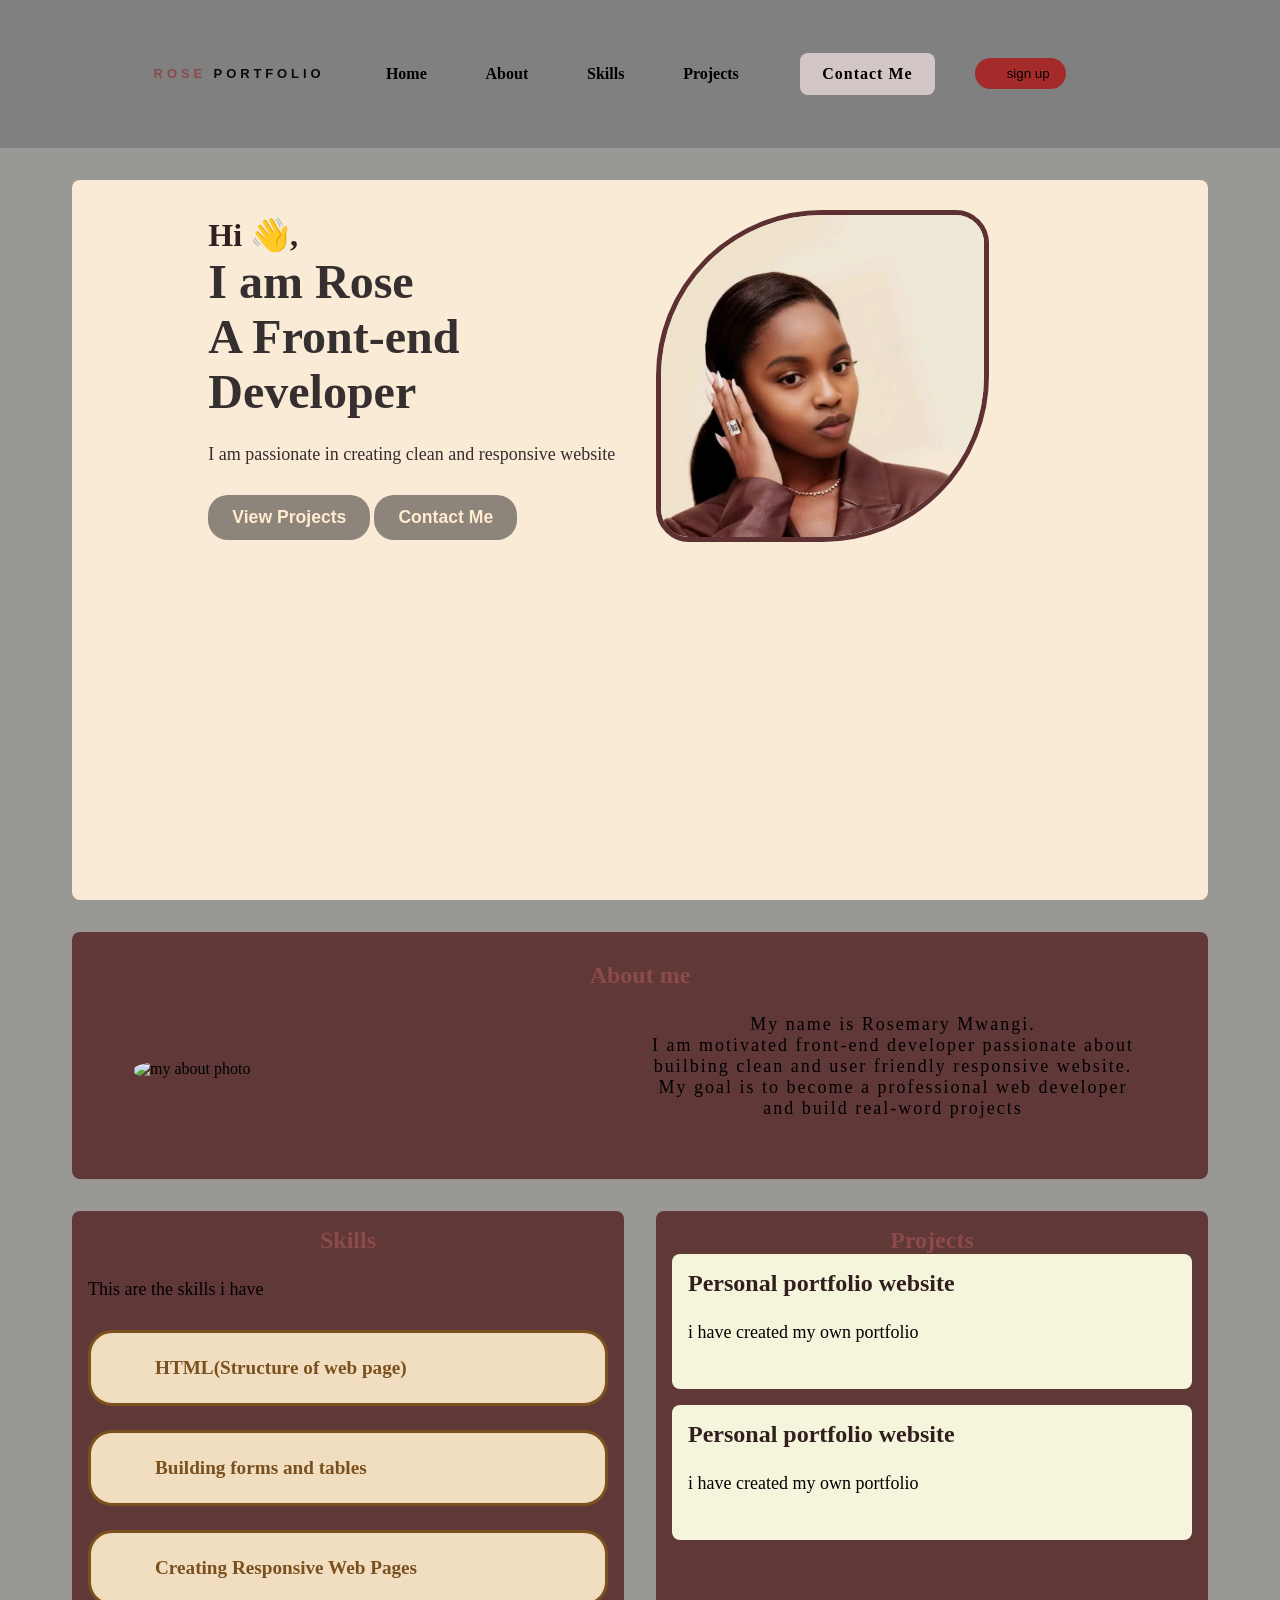
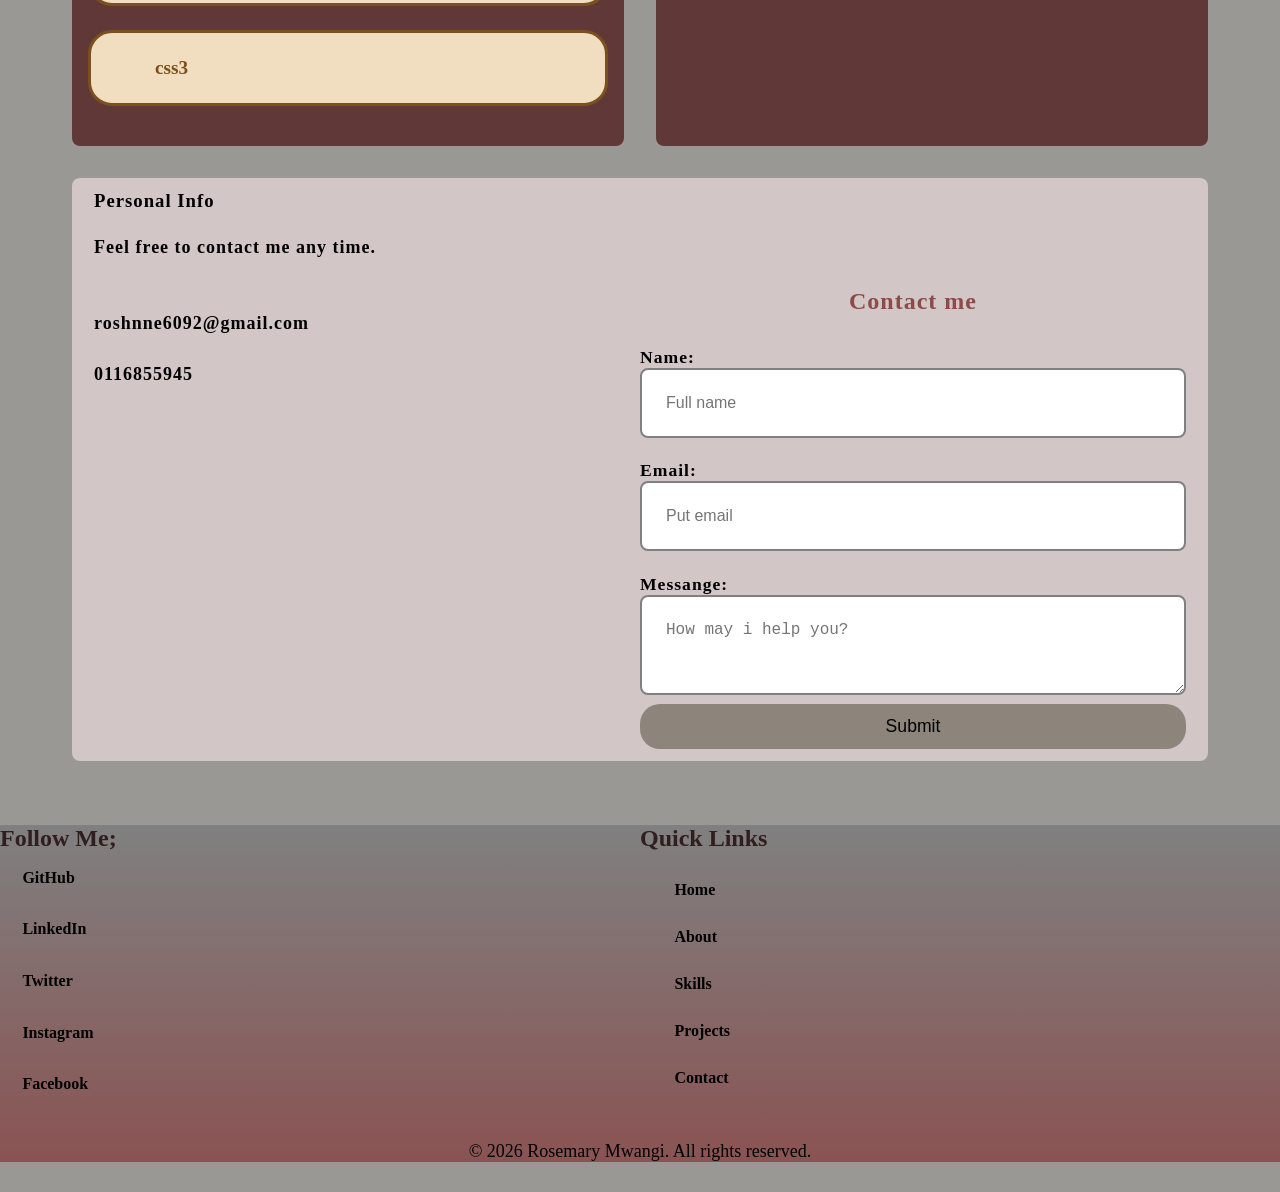
==== index.html @ a0685e95 "first commit" ====
<!doctype html>
<html lang="en">

<head>
  <meta charset="UTF-8" />
  <meta name="viewport" content="width=device-width, initial-scale=1.0" />
  <meta name="descriptioion"
    content="Portfolio website for Rose, showcasing profile, skills, projects, and contact information." />

  <title>Rose portfolio</title>
  <link rel="stylesheet" href="styles.css" />
  <style>
    .about {
      width: 100%;
      min-width: 100%;
      display: column;
      align-items: center;
      padding: 30px;

    }

    li {
      padding: 0.5rem;
    }

    header ul {
      list-style: none;
      padding: 0;
      margin: 0;
      display: flex;
      gap: 1rem;
      flex-wrap: wrap;
    }

    footer {
      background: linear-gradient(180deg, grey, rgb(138, 83, 83));

    }

    .follow a {
      text-decoration: none;
      color: #000;
      padding: 0.55rem 0.9rem;
      font-size: 16px;
      font-weight: 600;
      border: radius 9px;
      list-style: none;
      display: grid;
    }

    .link a {
      display: flex;
      text-decoration: none;
      font-weight: 600;
      font-size: 16px;
      border-radius: 9px;
      padding: 0.9rem 0.9rem;
      color: #000;

    }

    .follow-link {
      display: grid;
      grid-template-columns: 1fr 1fr;
    }
  </style>
</head>

<body>
  <header>
    <nav class="container" style="gap: 2.5rem;">
      <a href="#" class="logo"><span>Rose</span> portfolio </a>

      <ul class="nav">
        <li><a href="#hero">Home</a></li>
        <li><a href="#about">About</a></li>
        <li><a href="#skills">Skills</a></li>
        <li><a href="#projects">Projects</a></li>
      </ul>
      <a href="#" class="contact">Contact Me</a>
      <button
        style="background: brown;color: #000;border: none;padding: 0.5rem 1rem;border-radius: 40px;cursor: pointer;">
        <a href="sign.html" style="color: #000;text-decoration: none; margin-left:1rem;">sign up</a>
      </button>
    </nav>
  </header>

  <!-- main content -->
  <main>
    <!-- hero section -->
    <section class="hero">
      <div class="hero-content">
        <div class="hero.copy">
          <h2>Hi &#128075;,</h2>
          <h3 id="hero-title">
            I am <span></span>Rose<br />
            A Front-end Developer
          </h3>

          <p>I am passionate in creating clean and responsive website</p>
          <div class="cta-group" class="btn.box">
            <button><a href="#projects">View Projects</a></button>
            <button><a href="#contact">Contact Me</a></button>
          </div>
        </div>

        <div class="hero-img">
          <img src="myphoto.jpg " alt="my profile picture" />
        </div>
      </div>
    </section>

    <!-- about -->
    <section class="about">
      <h1>About me</h1>
      <div class="about-container">
        <div style="margin: 0; padding: 0; align-content: center;">
          <img src="mephoto.jpg" alt="my about photo" style="width: 50%;height: 80%;border-radius: 50% 30% 10%;">
        </div>

        <div>
          <p style="text-align: center;letter-spacing: 2px;">
            My name is Rosemary Mwangi.<br />
            I am motivated front-end developer passionate about builbing clean and
            user friendly responsive website.<br />
            My goal is to become a professional web developer and build real-word
            projects
          </p>
        </div>
      </div>
    </section>

    <div class="skill-projects">
      <!-- skills -->
      <section class="skills">
        <h1>Skills</h1>
        <p>This are the skills i have</p>
        <ul class="skill-list">
          <li>HTML(Structure of web page)</li>
          <li>Building forms and tables</li>
          <li>Creating Responsive Web Pages</li>
          <li>css3</li>
        </ul>
      </section>

      <!-- projects -->

      <section class="projects">
        <h1>Projects</h1>
        <article>
          <h2>Personal portfolio website</h2>
          <p>i have created my own portfolio</p>
        </article>

        <article>
          <h2>Personal portfolio website</h2>
          <p>i have created my own portfolio</p>
        </article>
      </section>

    </div>
    <!-- contact -->
    <section class="contact">
      <h3>Personal Info</h3>
      <p>Feel free to contact me any time.<br /></p>
      <div class="sidecontact">

        <div class="info">
          <p>roshnne6092@gmail.com</p>
          <p>0116855945</p>
        </div>


        <div>
          <h1>Contact me</h1>

          <form class="contact-form">
            <div class="name">
              <label for="name">Name:</label><br>
              <input type="text" name="name" id="name" required placeholder="Full name" autocomplete="full name" /><br /><br />
            </div>
            <div class="email">
              <label for="email">Email:</label><br>
              <input type="email" name="email" id="email" required placeholder="Put email" autocomplete="off" /><br /><br />
            </div>
            <div class="messange">
              <label for="massange">Messange:</label><br>
              <textarea name="messange" id="messange" required placeholder="How may i help you?"></textarea><br />
            </div>

            <button type="submit" class="submit">Submit</button>
          </form>
        </div>
      </div>
    </section>
  </main>

  <footer>
    <div class="follow-link">
      <div class="follow">
        <h2>Follow Me;</h2>
        <ul>
          <li>
            <a href="https://github.com" target="_blank" rel="noopener noreferrer">GitHub</a>
          </li>
          <li>
            <a href="https://linkedin.com" target="_blank" rel="noopener noreferrer">LinkedIn</a>
          </li>
          <li>
            <a href="https://twitter.com" target="_blank" rel="noopener noreferrer">Twitter</a>
          </li>
          <li>
            <a href="https://instagram.com" target="_blank" rel="noopener noreferrer">Instagram</a>
          </li>
          <li>
            <a href="https://facebook.com" target="_blank" rel="noopener noreferrer">Facebook</a>
          </li>
        </ul>
      </div>
      <div class="link">
        <h2>Quick Links</h2>
        <nav>
          <a href="#home">Home</a>
          <a href="#about">About</a>
          <a href="#skills">Skills</a>
          <a href="#projects">Projects</a>
          <a href="#contact">Contact</a>
        </nav>
      </div>
    </div>
    <p style="text-align: center;">&copy; 2026 Rosemary Mwangi. All rights reserved.</p>
  </footer>
  <script src="script.js"></script>
</body>

</html>
---- styles.css ----
/* My color.header(#EDE0D4)  .text(#0A0909) . footer(#B3A2980) . body(#EBBF92) */
* {
  padding: 0;
  margin: 0;
  box-sizing: border-box;
}

h1 {
  text-align: center;
}

body {
  padding: 0;
  padding: 0;
  background-color: rgb(154, 152, 148);
}
section {
  margin-bottom: 2rem;
  padding: 1rem;
  border-radius: 0.5rem;
}
h1,
h2 {
  color: rgb(49, 30, 30);
}
.hero h1 {
  font-size: 2rem;
}
header {
  position: relative;
  top: 0;
  left: 0;
  width: 100%;
  background-color: grey;
  color: whitesmoke;
  padding: 35px 12%;
  backdrop-filter: blur(10px);
  display: flex;
  justify-content: space-between;
  align-items: center;
  z-index: 100;
}
.container {
  display: flex;
  justify-content: space-around;
  align-items: center;
  border-radius: 15px;
  padding: 1rem 0;
}
.logo {
  font-weight: 600;
  font-size: small;
  font-family: Arial, Helvetica, sans-serif;
  text-transform: uppercase;
  color: rgb(12, 11, 11);
  transition: 0.3s ease;
  text-decoration: none;
  letter-spacing: 0.3em;
}

.logo:hover {
  color: rgb(141, 74, 74);
}
span,
h1 {
  color: rgb(141, 74, 74);
}
.nav {
  display: flex;
  list-style: none;
}
.nav li {
  padding: 5px;
  margin: 0 2px;
  border-radius: 8px;
}

.nav li:hover {
  background-color: rgb(105, 60, 60);
}
header li a {
  text-decoration: none;
  color: #000;
  padding: 0.55rem 0.9rem;
  font-size: 16px;
  font-weight: 600;
  display: inline-block;
  border-radius: 90px;
}
.contact {
  padding: 10px 20px;
  background-color: rgb(211, 198, 198);
  border: 2px solid transparent;
  border-radius: 8px;
  font-size: 16px;
  letter-spacing: 1px;
  font-weight: 600;
  transition: 0.3s ease;
  text-decoration: none;
  color: #000;
}

.contact:hover {
  background-color: rgb(100, 51, 51);
}
.box:hover {
  transform: rotateY(360deg);
  transition: 3s;
}

main {
  max-width: 1200px;
  margin: 0 auto;
  padding: 2rem;
}

section {
  margin-bottom: 2rem;
  background-color: rgb(97, 56, 56);
  padding: 1rem;
}
nav {
  position: relative;
  padding: 15px 20px;
}

.hero {
  width: 100%;
  min-height: 80vh;
  display: column;
  align-items: center;
  gap: 7em;
  padding: 30px 12% 0;
  color: #352f2f;
  background-color: antiquewhite;
}
.hero h2 {
  font-size: 2rem;
}
.hero h3 {
  font-size: 3rem;
  position: relative;
}
p {
  font-size: 18px;
  margin: 25px 0 30px;
}
.btn-box {
  width: 345px;
  display: flex;
  gap: 2em;
}
.hero button {
  padding: 0.75rem 1.5rem;
  font-size: 1.1rem;
  border: none;
  cursor: pointer;
  border-radius: 20px;
  background-color: rgb(141, 133, 123);
}
.hero button a {
  color: blanchedalmond;
  text-decoration: none;
  font-weight: 600;
}
.hero button:hover {
  background-color: lightcoral;
}

.hero img {
  position: relative;
  width: 80%;
  max-width: 400px;
  margin: auto;
  border: 5px solid rgb(93, 49, 49);
  border-radius: 50% 10%;
}

.hero-content {
  grid-template-columns: 1fr 1fr;
  display: grid;
  gap: 2rem;
  position: relative;
  align-items: center;
}
.skill-list {
  list-style: none;
  padding: 0;
  margin: 0;
}
.skill-list li {
  padding: 1.5rem 4rem;
  background-color: rgb(241, 221, 192);
  border-style: inset;
  border: solid;
  border-radius: 1.5rem;
  margin-bottom: 1.5rem;
  font-size: 1.2rem;
  font-weight: 600;
  color: rgb(122, 81, 30);
}
article {
  background-color: beige;
  padding: 1rem;
  border-radius: 0.5rem;
  margin-bottom: 1rem;
}
article:hover {
  background-color: bisque;
  transform: translateY(-5px);
  box-shadow: 0 4px 8px rgb(91, 90, 87);
}
.skill-projects {
  display: grid;
  grid-template-columns: 1fr 1fr;
  gap: 2rem;
}

.contact-form {
  display: grid;
  gap: 0.3rem;
  margin-top: 2rem;
  max-width: 800px;
}

.contact-form input,
.contact-form textarea {
  padding: 1.5rem;
  border: 2px solid grey;
  border-radius: 0.5rem;
  font-size: 1rem;
  width: 100%;
}
.contact-form textarea {
  height: 100px;
  gap: 1rem;
}

.contact-form button {
  padding: 0.75rem 1.5rem;
  font-size: 1.1rem;
  border: none;
  cursor: pointer;
  border-radius: 20px;
  background-color: rgb(141, 133, 123);
}

.about-container {
  align-items: center;
  padding-left: 2rem;
  padding-right: 2rem;
  display: grid;
  grid-template-columns: 1fr 1fr;
}

.contact-form button:hover {
  background-color: rgb(110, 59, 59);
}
.sidecontact {
  display: grid;
  grid-template-columns: 1fr 1fr;
}
.contact-form label {
  font-weight: 600;
  margin-bottom: 0.5rem;
  font-size: 1.1rem;
}
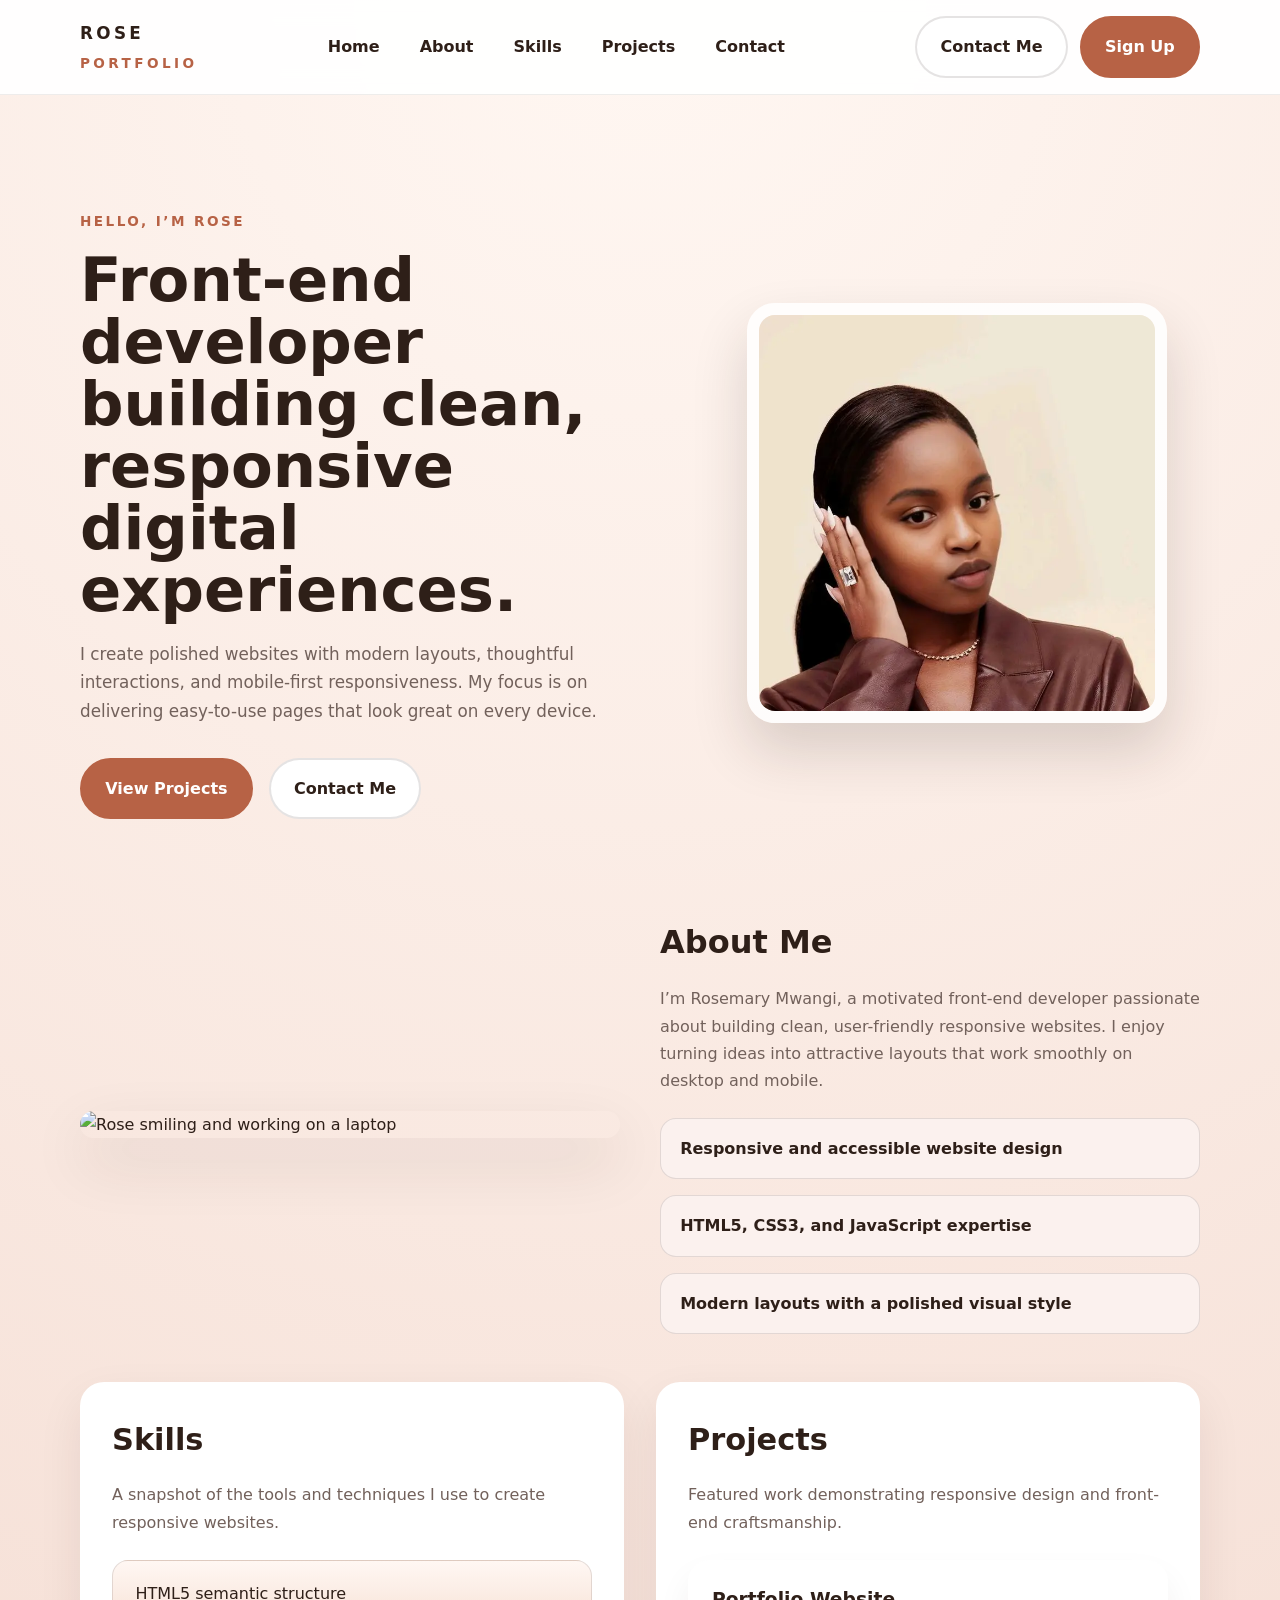
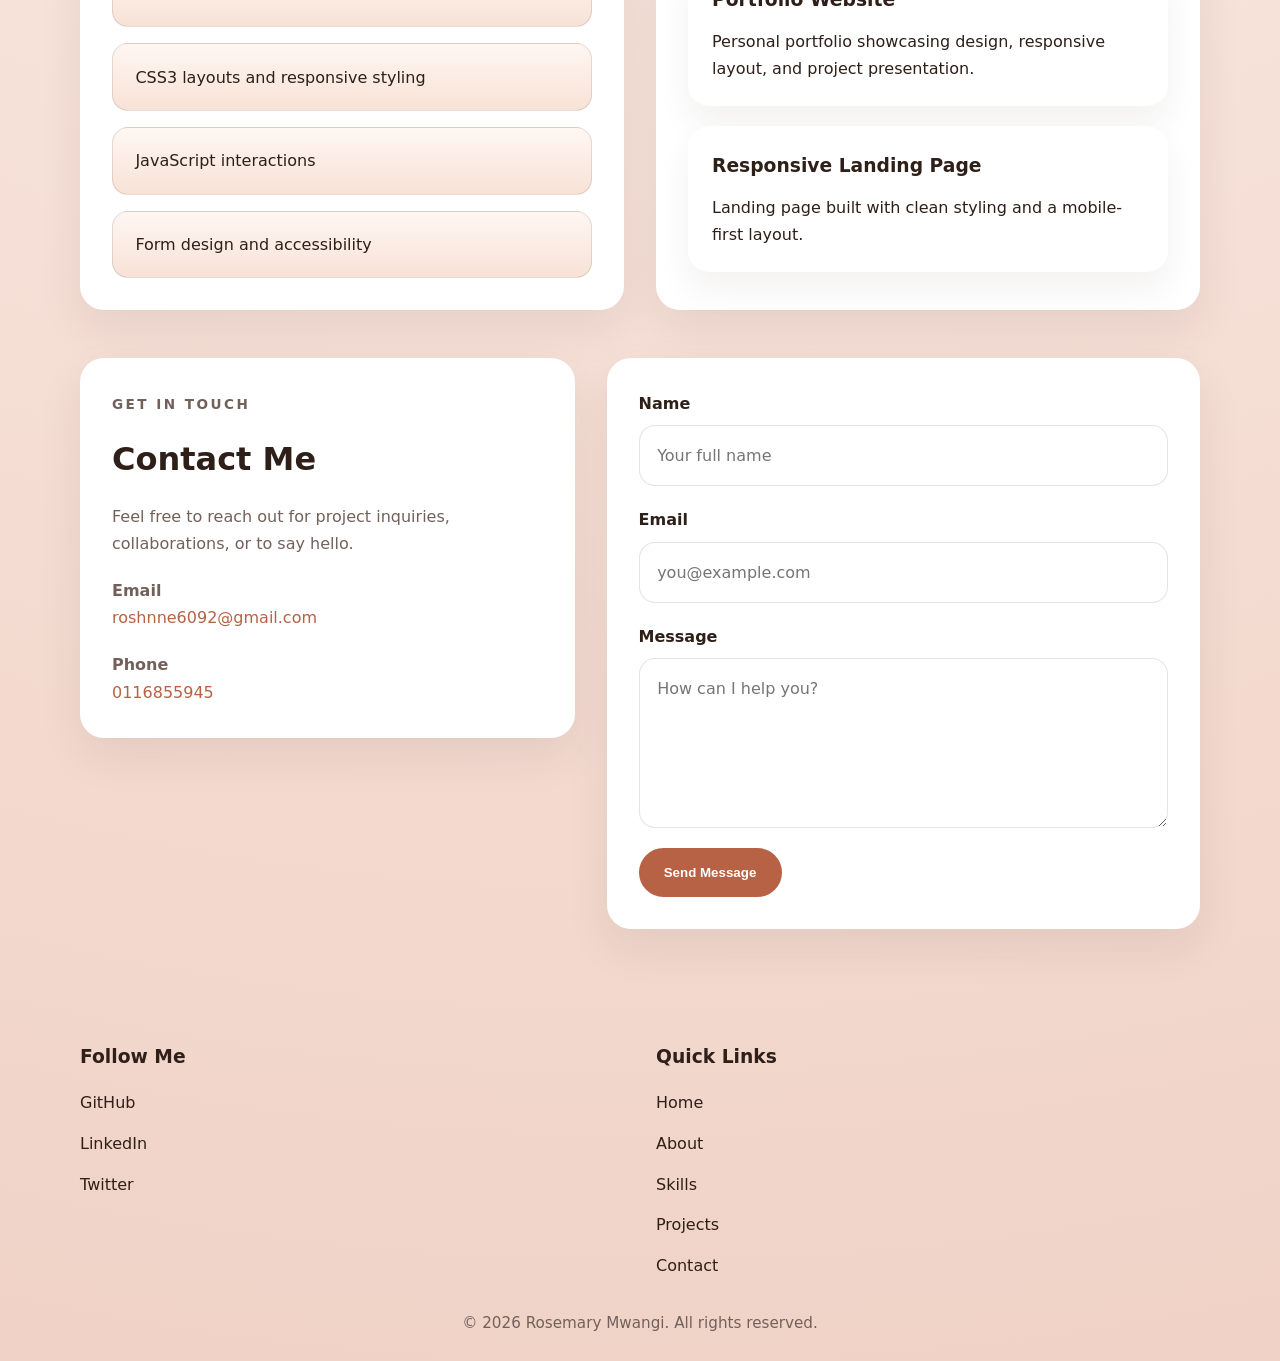
==== commit 73e54e92: "Refin and polished the portfolio" ====
--- a/index.html
+++ b/index.html
@@ -1,226 +1,142 @@
-<!doctype html>
+<!DOCTYPE html>
 <html lang="en">
 
 <head>
   <meta charset="UTF-8" />
   <meta name="viewport" content="width=device-width, initial-scale=1.0" />
-  <meta name="descriptioion"
-    content="Portfolio website for Rose, showcasing profile, skills, projects, and contact information." />
-
-  <title>Rose portfolio</title>
+  <meta name="description" content="Portfolio website for Rose, showcasing profile, skills, projects, and contact information." />
+  <title>Rose Portfolio | Front-end Developer</title>
   <link rel="stylesheet" href="styles.css" />
-  <style>
-    .about {
-      width: 100%;
-      min-width: 100%;
-      display: column;
-      align-items: center;
-      padding: 30px;
-
-    }
-
-    li {
-      padding: 0.5rem;
-    }
-
-    header ul {
-      list-style: none;
-      padding: 0;
-      margin: 0;
-      display: flex;
-      gap: 1rem;
-      flex-wrap: wrap;
-    }
-
-    footer {
-      background: linear-gradient(180deg, grey, rgb(138, 83, 83));
-
-    }
-
-    .follow a {
-      text-decoration: none;
-      color: #000;
-      padding: 0.55rem 0.9rem;
-      font-size: 16px;
-      font-weight: 600;
-      border: radius 9px;
-      list-style: none;
-      display: grid;
-    }
-
-    .link a {
-      display: flex;
-      text-decoration: none;
-      font-weight: 600;
-      font-size: 16px;
-      border-radius: 9px;
-      padding: 0.9rem 0.9rem;
-      color: #000;
-
-    }
-
-    .follow-link {
-      display: grid;
-      grid-template-columns: 1fr 1fr;
-    }
-  </style>
 </head>
 
 <body>
-  <header>
-    <nav class="container" style="gap: 2.5rem;">
-      <a href="#" class="logo"><span>Rose</span> portfolio </a>
-
-      <ul class="nav">
-        <li><a href="#hero">Home</a></li>
-        <li><a href="#about">About</a></li>
-        <li><a href="#skills">Skills</a></li>
-        <li><a href="#projects">Projects</a></li>
-      </ul>
-      <a href="#" class="contact">Contact Me</a>
-      <button
-        style="background: brown;color: #000;border: none;padding: 0.5rem 1rem;border-radius: 40px;cursor: pointer;">
-        <a href="sign.html" style="color: #000;text-decoration: none; margin-left:1rem;">sign up</a>
-      </button>
-    </nav>
+  <header class="site-header">
+    <div class="container header-inner">
+      <a href="#hero" class="logo">Rose <span>Portfolio</span></a>
+      <nav aria-label="Primary navigation">
+        <ul class="nav">
+          <li><a href="#hero">Home</a></li>
+          <li><a href="#about">About</a></li>
+          <li><a href="#skills">Skills</a></li>
+          <li><a href="#projects">Projects</a></li>
+          <li><a href="#contact">Contact</a></li>
+        </ul>
+      </nav>
+      <div class="header-actions">
+        <a href="#contact" class="button button-secondary">Contact Me</a>
+        <a href="sign.html" class="button button-primary">Sign Up</a>
+      </div>
+    </div>
   </header>
 
-  <!-- main content -->
   <main>
-    <!-- hero section -->
-    <section class="hero">
-      <div class="hero-content">
-        <div class="hero.copy">
-          <h2>Hi &#128075;,</h2>
-          <h3 id="hero-title">
-            I am <span></span>Rose<br />
-            A Front-end Developer
-          </h3>
-
-          <p>I am passionate in creating clean and responsive website</p>
-          <div class="cta-group" class="btn.box">
-            <button><a href="#projects">View Projects</a></button>
-            <button><a href="#contact">Contact Me</a></button>
+    <section class="hero" id="hero">
+      <div class="container hero-content">
+        <div class="hero-copy">
+          <p class="eyebrow">Hello, I’m Rose</p>
+          <h1 id="hero-title">Front-end developer building clean, responsive digital experiences.</h1>
+          <p class="hero-text">I create polished websites with modern layouts, thoughtful interactions, and mobile-first responsiveness. My focus is on delivering easy-to-use pages that look great on every device.</p>
+          <div class="cta-group">
+            <a href="#projects" class="button button-primary">View Projects</a>
+            <a href="#contact" class="button button-secondary">Contact Me</a>
           </div>
         </div>
-
-        <div class="hero-img">
-          <img src="myphoto.jpg " alt="my profile picture" />
+        <div class="hero-visual">
+          <img src="myphoto.jpg" alt="Rose profile photo" />
         </div>
       </div>
     </section>
 
-    <!-- about -->
-    <section class="about">
-      <h1>About me</h1>
-      <div class="about-container">
-        <div style="margin: 0; padding: 0; align-content: center;">
-          <img src="mephoto.jpg" alt="my about photo" style="width: 50%;height: 80%;border-radius: 50% 30% 10%;">
+    <section class="about" id="about">
+      <div class="container about-container">
+        <div class="about-image">
+          <img src="mephoto.jpg" alt="Rose smiling and working on a laptop">
         </div>
-
-        <div>
-          <p style="text-align: center;letter-spacing: 2px;">
-            My name is Rosemary Mwangi.<br />
-            I am motivated front-end developer passionate about builbing clean and
-            user friendly responsive website.<br />
-            My goal is to become a professional web developer and build real-word
-            projects
-          </p>
+        <div class="about-copy">
+          <h2>About Me</h2>
+          <p>I’m Rosemary Mwangi, a motivated front-end developer passionate about building clean, user-friendly responsive websites. I enjoy turning ideas into attractive layouts that work smoothly on desktop and mobile.</p>
+          <ul class="about-list">
+            <li>Responsive and accessible website design</li>
+            <li>HTML5, CSS3, and JavaScript expertise</li>
+            <li>Modern layouts with a polished visual style</li>
+          </ul>
         </div>
       </div>
     </section>
 
-    <div class="skill-projects">
-      <!-- skills -->
-      <section class="skills">
-        <h1>Skills</h1>
-        <p>This are the skills i have</p>
-        <ul class="skill-list">
-          <li>HTML(Structure of web page)</li>
-          <li>Building forms and tables</li>
-          <li>Creating Responsive Web Pages</li>
-          <li>css3</li>
-        </ul>
-      </section>
+    <section class="skill-projects">
+      <div class="container skill-projects-grid">
+        <div class="skills" id="skills">
+          <h2>Skills</h2>
+          <p class="section-description">A snapshot of the tools and techniques I use to create responsive websites.</p>
+          <ul class="skill-list">
+            <li>HTML5 semantic structure</li>
+            <li>CSS3 layouts and responsive styling</li>
+            <li>JavaScript interactions</li>
+            <li>Form design and accessibility</li>
+          </ul>
+        </div>
+        <div class="projects" id="projects">
+          <h2>Projects</h2>
+          <p class="section-description">Featured work demonstrating responsive design and front-end craftsmanship.</p>
+          <div class="project-grid">
+            <article class="project-card">
+              <h3>Portfolio Website</h3>
+              <p>Personal portfolio showcasing design, responsive layout, and project presentation.</p>
+            </article>
+            <article class="project-card">
+              <h3>Responsive Landing Page</h3>
+              <p>Landing page built with clean styling and a mobile-first layout.</p>
+            </article>
+          </div>
+        </div>
+      </div>
+    </section>
 
-      <!-- projects -->
-
-      <section class="projects">
-        <h1>Projects</h1>
-        <article>
-          <h2>Personal portfolio website</h2>
-          <p>i have created my own portfolio</p>
-        </article>
-
-        <article>
-          <h2>Personal portfolio website</h2>
-          <p>i have created my own portfolio</p>
-        </article>
-      </section>
-
-    </div>
-    <!-- contact -->
-    <section class="contact">
-      <h3>Personal Info</h3>
-      <p>Feel free to contact me any time.<br /></p>
-      <div class="sidecontact">
-
-        <div class="info">
-          <p>roshnne6092@gmail.com</p>
-          <p>0116855945</p>
+    <section class="contact" id="contact">
+      <div class="container contact-container">
+        <div class="contact-info">
+          <p class="eyebrow">Get in touch</p>
+          <h2>Contact Me</h2>
+          <p>Feel free to reach out for project inquiries, collaborations, or to say hello.</p>
+          <div class="contact-details">
+            <p><strong>Email</strong><br><a href="mailto:roshnne6092@gmail.com">roshnne6092@gmail.com</a></p>
+            <p><strong>Phone</strong><br><a href="tel:0116855945">0116855945</a></p>
+          </div>
         </div>
-
-
-        <div>
-          <h1>Contact me</h1>
-
-          <form class="contact-form">
-            <div class="name">
-              <label for="name">Name:</label><br>
-              <input type="text" name="name" id="name" required placeholder="Full name" autocomplete="full name" /><br /><br />
-            </div>
-            <div class="email">
-              <label for="email">Email:</label><br>
-              <input type="email" name="email" id="email" required placeholder="Put email" autocomplete="off" /><br /><br />
-            </div>
-            <div class="messange">
-              <label for="massange">Messange:</label><br>
-              <textarea name="messange" id="messange" required placeholder="How may i help you?"></textarea><br />
-            </div>
-
-            <button type="submit" class="submit">Submit</button>
-          </form>
-        </div>
+        <form class="contact-form" id="contact-form">
+          <div class="form-row">
+            <label for="name">Name</label>
+            <input type="text" name="name" id="name" required placeholder="Your full name" autocomplete="name">
+          </div>
+          <div class="form-row">
+            <label for="email">Email</label>
+            <input type="email" name="email" id="email" required placeholder="you@example.com" autocomplete="email">
+          </div>
+          <div class="form-row">
+            <label for="message">Message</label>
+            <textarea name="message" id="message" required placeholder="How can I help you?" rows="5"></textarea>
+          </div>
+          <button type="submit" class="button button-primary">Send Message</button>
+        </form>
       </div>
     </section>
   </main>
 
-  <footer>
-    <div class="follow-link">
-      <div class="follow">
-        <h2>Follow Me;</h2>
-        <ul>
-          <li>
-            <a href="https://github.com" target="_blank" rel="noopener noreferrer">GitHub</a>
-          </li>
-          <li>
-            <a href="https://linkedin.com" target="_blank" rel="noopener noreferrer">LinkedIn</a>
-          </li>
-          <li>
-            <a href="https://twitter.com" target="_blank" rel="noopener noreferrer">Twitter</a>
-          </li>
-          <li>
-            <a href="https://instagram.com" target="_blank" rel="noopener noreferrer">Instagram</a>
-          </li>
-          <li>
-            <a href="https://facebook.com" target="_blank" rel="noopener noreferrer">Facebook</a>
-          </li>
+  <footer class="site-footer">
+    <div class="container footer-grid">
+      <div class="footer-column">
+        <h3>Follow Me</h3>
+        <ul class="footer-links">
+          <li><a href="https://github.com" target="_blank" rel="noopener noreferrer">GitHub</a></li>
+          <li><a href="https://linkedin.com" target="_blank" rel="noopener noreferrer">LinkedIn</a></li>
+          <li><a href="https://twitter.com" target="_blank" rel="noopener noreferrer">Twitter</a></li>
         </ul>
       </div>
-      <div class="link">
-        <h2>Quick Links</h2>
-        <nav>
-          <a href="#home">Home</a>
+      <div class="footer-column">
+        <h3>Quick Links</h3>
+        <nav class="footer-nav">
+          <a href="#hero">Home</a>
           <a href="#about">About</a>
           <a href="#skills">Skills</a>
           <a href="#projects">Projects</a>
@@ -228,8 +144,9 @@
         </nav>
       </div>
     </div>
-    <p style="text-align: center;">&copy; 2026 Rosemary Mwangi. All rights reserved.</p>
+    <p class="footer-note">&copy; 2026 Rosemary Mwangi. All rights reserved.</p>
   </footer>
+
   <script src="script.js"></script>
 </body>
 
--- a/styles.css
+++ b/styles.css
@@ -1,267 +1,438 @@
-/* My color.header(#EDE0D4)  .text(#0A0909) . footer(#B3A2980) . body(#EBBF92) */
+:root {
+  --background: #f8f0eb;
+  --surface: #ffffff;
+  --surface-soft: #fbf1ee;
+  --text: #2e1f18;
+  --muted: #72615b;
+  --accent: #b76245;
+  --accent-soft: #f4d6c6;
+  --border: rgba(46, 31, 24, 0.12);
+}
+
 * {
+  margin: 0;
   padding: 0;
-  margin: 0;
   box-sizing: border-box;
 }
 
-h1 {
-  text-align: center;
+html {
+  scroll-behavior: smooth;
 }
 
 body {
-  padding: 0;
-  padding: 0;
-  background-color: rgb(154, 152, 148);
-}
-section {
-  margin-bottom: 2rem;
-  padding: 1rem;
-  border-radius: 0.5rem;
-}
-h1,
-h2 {
-  color: rgb(49, 30, 30);
-}
-.hero h1 {
-  font-size: 2rem;
-}
-header {
-  position: relative;
+  font-family: Inter, system-ui, -apple-system, BlinkMacSystemFont, 'Segoe UI', sans-serif;
+  line-height: 1.7;
+  color: var(--text);
+  background: radial-gradient(circle at top, #fff7f2 0%, #f0d2c6 100%);
+}
+
+img {
+  display: block;
+  max-width: 100%;
+}
+
+a {
+  color: inherit;
+  text-decoration: none;
+}
+
+.container {
+  width: min(1120px, calc(100% - 2rem));
+  margin: 0 auto;
+}
+
+.site-header {
+  position: sticky;
   top: 0;
-  left: 0;
-  width: 100%;
-  background-color: grey;
-  color: whitesmoke;
-  padding: 35px 12%;
-  backdrop-filter: blur(10px);
+  z-index: 100;
+  background: rgba(255, 255, 255, 0.92);
+  backdrop-filter: blur(12px);
+  border-bottom: 1px solid rgba(46, 31, 24, 0.08);
+}
+
+.header-inner {
   display: flex;
+  align-items: center;
   justify-content: space-between;
-  align-items: center;
-  z-index: 100;
-}
-.container {
-  display: flex;
-  justify-content: space-around;
-  align-items: center;
-  border-radius: 15px;
+  gap: 1rem;
   padding: 1rem 0;
 }
+
 .logo {
-  font-weight: 600;
-  font-size: small;
-  font-family: Arial, Helvetica, sans-serif;
+  font-size: 1.05rem;
+  font-weight: 700;
+  letter-spacing: 0.2em;
   text-transform: uppercase;
-  color: rgb(12, 11, 11);
-  transition: 0.3s ease;
-  text-decoration: none;
-  letter-spacing: 0.3em;
-}
-
-.logo:hover {
-  color: rgb(141, 74, 74);
-}
-span,
-h1 {
-  color: rgb(141, 74, 74);
-}
+}
+
+.logo span {
+  display: block;
+  font-size: 0.85rem;
+  letter-spacing: 0.25em;
+  margin-top: 0.25rem;
+  color: var(--accent);
+}
+
 .nav {
   display: flex;
+  flex-wrap: wrap;
+  gap: 0.5rem;
   list-style: none;
 }
-.nav li {
-  padding: 5px;
-  margin: 0 2px;
-  border-radius: 8px;
-}
-
-.nav li:hover {
-  background-color: rgb(105, 60, 60);
-}
-header li a {
-  text-decoration: none;
-  color: #000;
-  padding: 0.55rem 0.9rem;
-  font-size: 16px;
+
+.nav li a {
+  display: inline-flex;
+  align-items: center;
+  padding: 0.7rem 1rem;
+  border-radius: 999px;
+  color: var(--text);
   font-weight: 600;
-  display: inline-block;
-  border-radius: 90px;
-}
+  transition: background 0.25s ease, color 0.25s ease;
+}
+
+.nav li a:hover,
+.nav li a:focus-visible {
+  background: var(--accent-soft);
+  color: var(--accent);
+}
+
+.header-actions {
+  display: flex;
+  flex-wrap: wrap;
+  gap: 0.75rem;
+  justify-content: flex-end;
+}
+
+.button {
+  display: inline-flex;
+  align-items: center;
+  justify-content: center;
+  padding: 0.95rem 1.45rem;
+  border-radius: 999px;
+  border: 2px solid transparent;
+  font-weight: 700;
+  transition: transform 0.2s ease, background 0.25s ease, color 0.25s ease;
+}
+
+.button:hover {
+  transform: translateY(-1px);
+}
+
+.button-primary {
+  background: var(--accent);
+  color: #fff;
+  border-color: var(--accent);
+}
+
+.button-secondary {
+  background: #fff;
+  color: var(--text);
+  border-color: var(--border);
+}
+
+main {
+  padding: 3rem 0 2rem;
+}
+
+.hero {
+  padding: 4rem 0 3rem;
+}
+
+.hero-content {
+  display: grid;
+  grid-template-columns: 1.1fr 0.9fr;
+  gap: 2.5rem;
+  align-items: center;
+}
+
+.eyebrow {
+  display: inline-flex;
+  margin-bottom: 1rem;
+  color: var(--accent);
+  font-size: 0.85rem;
+  font-weight: 700;
+  letter-spacing: 0.18em;
+  text-transform: uppercase;
+}
+
+.hero-copy h1 {
+  font-size: clamp(2.6rem, 5vw, 3.8rem);
+  line-height: 1.02;
+  margin-bottom: 1.2rem;
+}
+
+.hero-text {
+  max-width: 42rem;
+  color: var(--muted);
+  font-size: 1.05rem;
+  margin-bottom: 2rem;
+}
+
+.cta-group {
+  display: flex;
+  flex-wrap: wrap;
+  gap: 1rem;
+}
+
+.hero-visual {
+  display: grid;
+  place-items: center;
+}
+
+.hero-visual img {
+  border-radius: 1.75rem;
+  border: 12px solid rgba(255, 255, 255, 0.86);
+  box-shadow: 0 28px 55px rgba(46, 31, 24, 0.16);
+  width: 100%;
+  max-width: 420px;
+}
+
+.about,
 .contact {
-  padding: 10px 20px;
-  background-color: rgb(211, 198, 198);
-  border: 2px solid transparent;
-  border-radius: 8px;
-  font-size: 16px;
-  letter-spacing: 1px;
+  padding: 3rem 0;
+}
+
+.about-container {
+  display: grid;
+  grid-template-columns: 1fr 1fr;
+  gap: 2.5rem;
+  align-items: center;
+}
+
+.about-image img {
+  border-radius: 1.75rem;
+  box-shadow: 0 24px 60px rgba(46, 31, 24, 0.12);
+}
+
+.about-copy h2,
+.skills h2,
+.projects h2,
+.contact-info h2 {
+  margin-bottom: 1rem;
+  font-size: 2rem;
+}
+
+.about-copy p,
+.section-description,
+.contact-info p,
+.contact-details p {
+  color: var(--muted);
+}
+
+.about-list {
+  list-style: none;
+  display: grid;
+  gap: 1rem;
+  margin-top: 1.5rem;
+}
+
+.about-list li {
+  background: var(--surface-soft);
+  border: 1px solid var(--border);
+  padding: 1rem 1.2rem;
+  border-radius: 1rem;
   font-weight: 600;
-  transition: 0.3s ease;
-  text-decoration: none;
-  color: #000;
-}
-
-.contact:hover {
-  background-color: rgb(100, 51, 51);
-}
-.box:hover {
-  transform: rotateY(360deg);
-  transition: 3s;
-}
-
-main {
-  max-width: 1200px;
-  margin: 0 auto;
+}
+
+.skill-projects-grid {
+  display: grid;
+  grid-template-columns: 1fr 1fr;
+  gap: 2rem;
+}
+
+.skills,
+.projects,
+.contact-info,
+.contact-form {
+  background: var(--surface);
+  border-radius: 1.5rem;
   padding: 2rem;
-}
-
-section {
-  margin-bottom: 2rem;
-  background-color: rgb(97, 56, 56);
-  padding: 1rem;
-}
-nav {
-  position: relative;
-  padding: 15px 20px;
-}
-
-.hero {
+  box-shadow: 0 18px 45px rgba(46, 31, 24, 0.08);
+}
+
+.skills h2,
+.projects h2 {
+  font-size: 1.9rem;
+}
+
+.section-description {
+  margin-bottom: 1.5rem;
+}
+
+.skill-list {
+  list-style: none;
+  display: grid;
+  gap: 1rem;
+}
+
+.skill-list li {
+  padding: 1.2rem 1.4rem;
+  border-radius: 1rem;
+  border: 1px solid var(--border);
+  background: linear-gradient(180deg, #fff7f3, #f7e2d6);
+}
+
+.project-grid {
+  display: grid;
+  gap: 1.25rem;
+}
+
+.project-card {
+  padding: 1.5rem;
+  border-radius: 1.35rem;
+  background: #fff;
+  box-shadow: 0 18px 35px rgba(46, 31, 24, 0.06);
+  transition: transform 0.25s ease, box-shadow 0.25s ease;
+}
+
+.project-card:hover {
+  transform: translateY(-3px);
+  box-shadow: 0 24px 55px rgba(46, 31, 24, 0.1);
+}
+
+.project-card h3 {
+  margin-bottom: 0.75rem;
+}
+
+.contact-container {
+  display: grid;
+  grid-template-columns: minmax(280px, 1fr) 1.2fr;
+  gap: 2rem;
+  align-items: start;
+}
+
+.contact-details p {
+  margin-top: 1.25rem;
+  line-height: 1.7;
+}
+
+.contact-details a {
+  color: var(--accent);
+}
+
+.contact-form {
+  display: grid;
+  gap: 1.25rem;
+}
+
+.form-row {
+  display: grid;
+  gap: 0.5rem;
+}
+
+.form-row label {
+  font-weight: 700;
+}
+
+.form-row input,
+.form-row textarea {
   width: 100%;
-  min-height: 80vh;
-  display: column;
-  align-items: center;
-  gap: 7em;
-  padding: 30px 12% 0;
-  color: #352f2f;
-  background-color: antiquewhite;
-}
-.hero h2 {
-  font-size: 2rem;
-}
-.hero h3 {
-  font-size: 3rem;
-  position: relative;
-}
-p {
-  font-size: 18px;
-  margin: 25px 0 30px;
-}
-.btn-box {
-  width: 345px;
-  display: flex;
-  gap: 2em;
-}
-.hero button {
-  padding: 0.75rem 1.5rem;
-  font-size: 1.1rem;
-  border: none;
-  cursor: pointer;
-  border-radius: 20px;
-  background-color: rgb(141, 133, 123);
-}
-.hero button a {
-  color: blanchedalmond;
-  text-decoration: none;
-  font-weight: 600;
-}
-.hero button:hover {
-  background-color: lightcoral;
-}
-
-.hero img {
-  position: relative;
-  width: 80%;
-  max-width: 400px;
-  margin: auto;
-  border: 5px solid rgb(93, 49, 49);
-  border-radius: 50% 10%;
-}
-
-.hero-content {
-  grid-template-columns: 1fr 1fr;
-  display: grid;
+  padding: 1rem 1.1rem;
+  border-radius: 1rem;
+  border: 1px solid var(--border);
+  background: #fff;
+  font: inherit;
+}
+
+.form-row input:focus,
+.form-row textarea:focus {
+  outline: none;
+  border-color: var(--accent);
+  box-shadow: 0 0 0 3px rgba(183, 98, 65, 0.16);
+}
+
+.contact-form button {
+  width: fit-content;
+}
+
+.site-footer {
+  padding: 2rem 0 1.5rem;
+}
+
+.footer-grid {
+  display: grid;
+  grid-template-columns: repeat(2, minmax(220px, 1fr));
   gap: 2rem;
-  position: relative;
-  align-items: center;
-}
-.skill-list {
+}
+
+.footer-column h3 {
+  margin-bottom: 1rem;
+}
+
+.footer-links,
+.footer-nav {
   list-style: none;
   padding: 0;
   margin: 0;
-}
-.skill-list li {
-  padding: 1.5rem 4rem;
-  background-color: rgb(241, 221, 192);
-  border-style: inset;
-  border: solid;
-  border-radius: 1.5rem;
-  margin-bottom: 1.5rem;
-  font-size: 1.2rem;
-  font-weight: 600;
-  color: rgb(122, 81, 30);
-}
-article {
-  background-color: beige;
-  padding: 1rem;
-  border-radius: 0.5rem;
-  margin-bottom: 1rem;
-}
-article:hover {
-  background-color: bisque;
-  transform: translateY(-5px);
-  box-shadow: 0 4px 8px rgb(91, 90, 87);
-}
-.skill-projects {
-  display: grid;
-  grid-template-columns: 1fr 1fr;
-  gap: 2rem;
-}
-
-.contact-form {
-  display: grid;
-  gap: 0.3rem;
+  display: grid;
+  gap: 0.85rem;
+}
+
+.footer-links li a,
+.footer-nav a {
+  transition: color 0.2s ease;
+}
+
+.footer-links li a:hover,
+.footer-nav a:hover {
+  color: var(--accent);
+}
+
+.footer-note {
   margin-top: 2rem;
-  max-width: 800px;
-}
-
-.contact-form input,
-.contact-form textarea {
-  padding: 1.5rem;
-  border: 2px solid grey;
-  border-radius: 0.5rem;
-  font-size: 1rem;
-  width: 100%;
-}
-.contact-form textarea {
-  height: 100px;
-  gap: 1rem;
-}
-
-.contact-form button {
-  padding: 0.75rem 1.5rem;
-  font-size: 1.1rem;
-  border: none;
-  cursor: pointer;
-  border-radius: 20px;
-  background-color: rgb(141, 133, 123);
-}
-
-.about-container {
-  align-items: center;
-  padding-left: 2rem;
-  padding-right: 2rem;
-  display: grid;
-  grid-template-columns: 1fr 1fr;
-}
-
-.contact-form button:hover {
-  background-color: rgb(110, 59, 59);
-}
-.sidecontact {
-  display: grid;
-  grid-template-columns: 1fr 1fr;
-}
-.contact-form label {
-  font-weight: 600;
-  margin-bottom: 0.5rem;
-  font-size: 1.1rem;
-}
+  color: var(--muted);
+  text-align: center;
+  font-size: 0.95rem;
+}
+
+@media (max-width: 980px) {
+  .hero-content,
+  .about-container,
+  .skill-projects-grid,
+  .contact-container,
+  .footer-grid {
+    grid-template-columns: 1fr;
+  }
+
+  .header-inner {
+    flex-direction: column;
+    align-items: stretch;
+  }
+
+  .header-actions {
+    justify-content: flex-start;
+  }
+}
+
+@media (max-width: 680px) {
+  .container {
+    width: min(100%, calc(100% - 1.5rem));
+  }
+
+  .nav {
+    justify-content: center;
+  }
+
+  .hero h1 {
+    font-size: 2.4rem;
+  }
+
+  .cta-group {
+    flex-direction: column;
+    align-items: stretch;
+  }
+
+  .contact-info,
+  .contact-form,
+  .skills,
+  .projects {
+    padding: 1.5rem;
+  }
+
+  .header-actions {
+    width: 100%;
+    gap: 0.65rem;
+    flex-direction: column;
+  }
+}
+
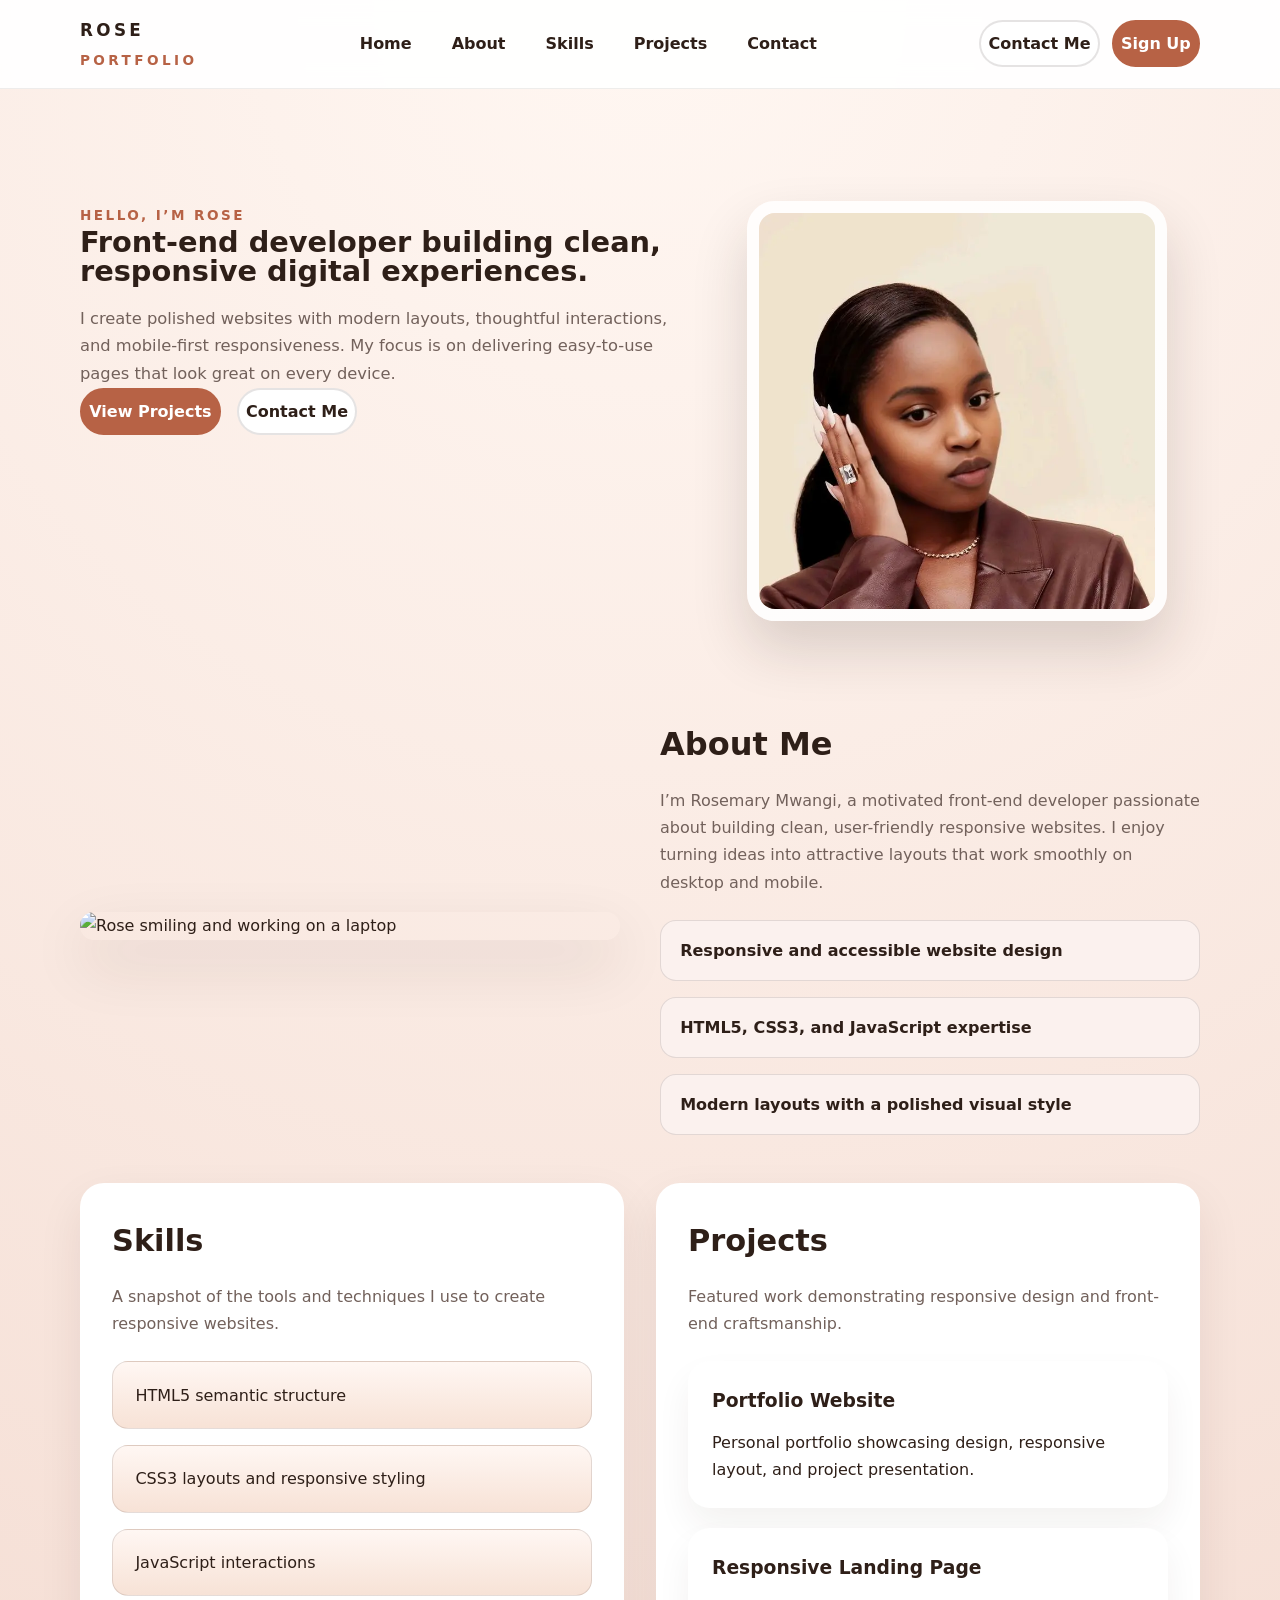
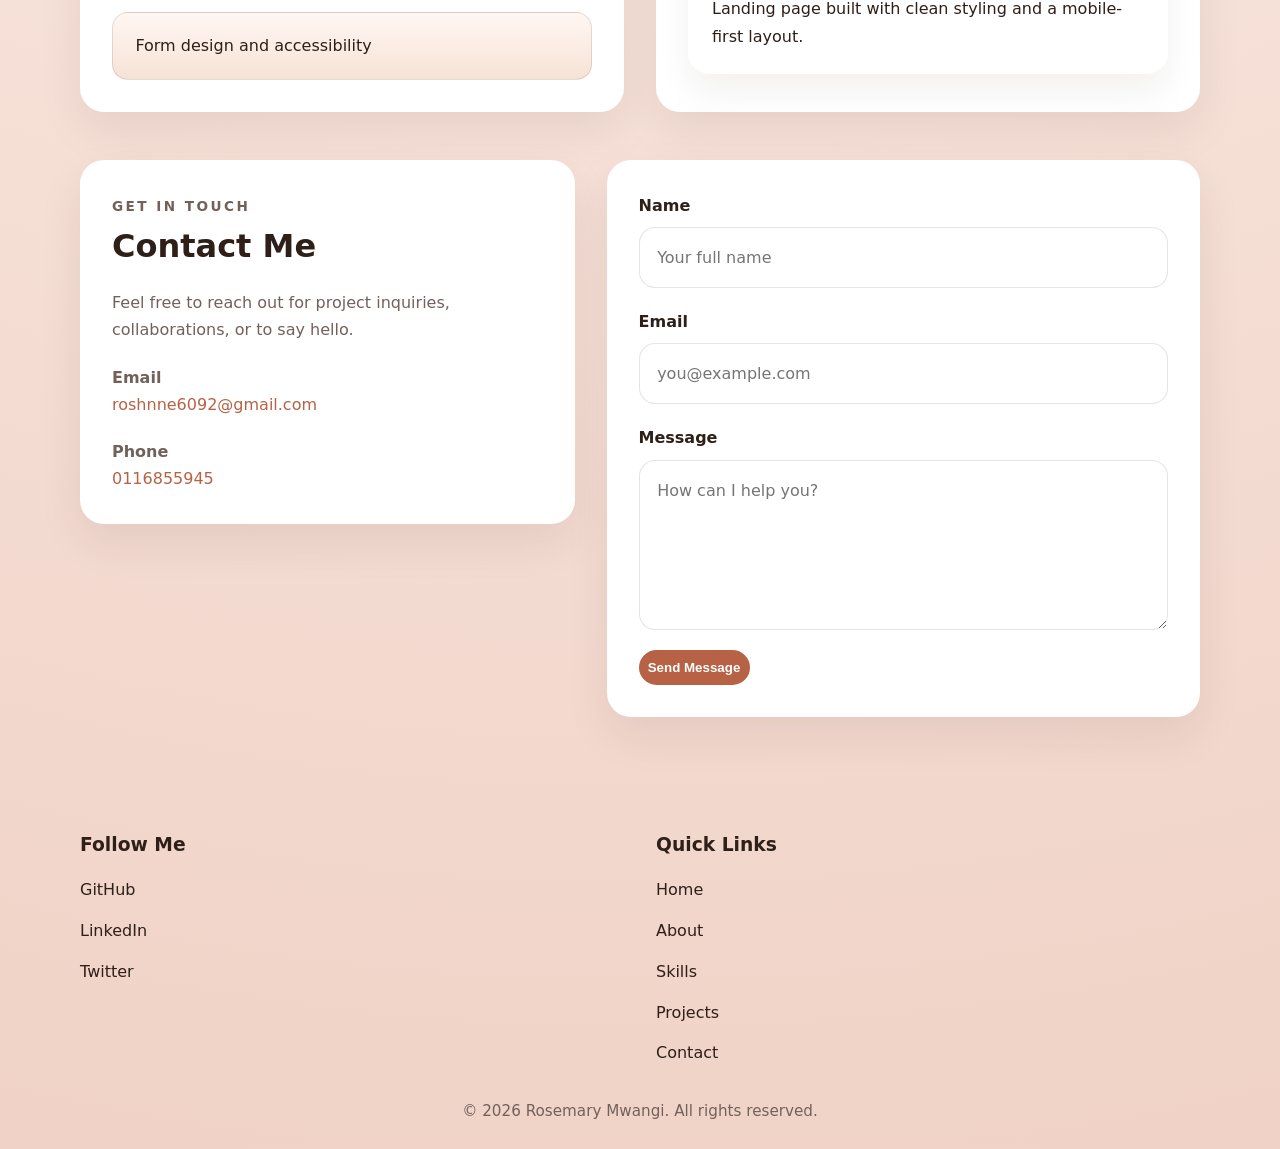
==== commit a2c771f8: "Refine and make reesponsive" ====
--- a/index.html
+++ b/index.html
@@ -13,7 +13,12 @@
   <header class="site-header">
     <div class="container header-inner">
       <a href="#hero" class="logo">Rose <span>Portfolio</span></a>
-      <nav aria-label="Primary navigation">
+      <button class="nav-toggle" aria-expanded="false" aria-controls="mobileNav" aria-label="Open navigation menu">
+        <span></span>
+        <span></span>
+        <span></span>
+      </button>
+      <nav class="desktop-nav" aria-label="Primary navigation">
         <ul class="nav">
           <li><a href="#hero">Home</a></li>
           <li><a href="#about">About</a></li>
@@ -23,6 +28,19 @@
         </ul>
       </nav>
       <div class="header-actions">
+        <a href="#contact" class="button button-secondary">Contact Me</a>
+        <a href="sign.html" class="button button-primary">Sign Up</a>
+      </div>
+    </div>
+    <div class="mobile-nav" id="mobileNav" aria-hidden="true">
+      <ul class="mobile-nav-list">
+        <li><a href="#hero">Home</a></li>
+        <li><a href="#about">About</a></li>
+        <li><a href="#skills">Skills</a></li>
+        <li><a href="#projects">Projects</a></li>
+        <li><a href="#contact">Contact</a></li>
+      </ul>
+      <div class="mobile-nav-actions">
         <a href="#contact" class="button button-secondary">Contact Me</a>
         <a href="sign.html" class="button button-primary">Sign Up</a>
       </div>
--- a/styles.css
+++ b/styles.css
@@ -20,6 +20,7 @@
 }
 
 body {
+  margin-top: 0;
   font-family: Inter, system-ui, -apple-system, BlinkMacSystemFont, 'Segoe UI', sans-serif;
   line-height: 1.7;
   color: var(--text);
@@ -103,11 +104,87 @@
   justify-content: flex-end;
 }
 
+.nav-toggle {
+  display: none;
+  align-items: center;
+  justify-content: center;
+  width: 3rem;
+  height: 3rem;
+  border: 1px solid rgba(46, 31, 24, 0.12);
+  border-radius: 1rem;
+  background: rgba(255, 255, 255, 0.92);
+  cursor: pointer;
+  gap: 0.35rem;
+  padding: 0.45rem;
+}
+
+.nav-toggle span {
+  display: block;
+  width: 1.4rem;
+  height: 2px;
+  background: var(--text);
+  border-radius: 999px;
+  transition: transform 0.3s ease, opacity 0.3s ease;
+}
+
+.nav-toggle.open span:first-child {
+  transform: translateY(6px) rotate(45deg);
+}
+
+.nav-toggle.open span:nth-child(2) {
+  opacity: 0;
+}
+
+.nav-toggle.open span:last-child {
+  transform: translateY(-6px) rotate(-45deg);
+}
+
+.mobile-nav {
+  position: absolute;
+  inset: auto 0 0;
+  background: rgba(255, 255, 255, 0.98);
+  border-top: 1px solid var(--border);
+  box-shadow: 0 18px 40px rgba(46, 31, 24, 0.08);
+  overflow: hidden;
+  max-height: 0;
+  opacity: 0;
+  visibility: hidden;
+  transition: max-height 0.35s ease, opacity 0.35s ease, visibility 0.35s ease;
+}
+
+.mobile-nav.open {
+  max-height: 420px;
+  opacity: 1;
+  visibility: visible;
+}
+
+.mobile-nav-list {
+  list-style: none;
+  margin: 0;
+  padding: 1rem 1.25rem 0.5rem;
+  display: grid;
+  gap: 0.5rem;
+}
+
+.mobile-nav-list a {
+  display: block;
+  padding: 0.95rem 1rem;
+  border-radius: 1rem;
+  color: var(--text);
+  background: var(--surface-soft);
+}
+
+.mobile-nav-actions {
+  display: grid;
+  gap: 0.75rem;
+  padding: 0 1.25rem 1.25rem;
+}
+
 .button {
   display: inline-flex;
   align-items: center;
   justify-content: center;
-  padding: 0.95rem 1.45rem;
+  padding: 0.5rem 0.45rem;
   border-radius: 999px;
   border: 2px solid transparent;
   font-weight: 700;
@@ -142,12 +219,12 @@
   display: grid;
   grid-template-columns: 1.1fr 0.9fr;
   gap: 2.5rem;
-  align-items: center;
+  align-items: top;
 }
 
 .eyebrow {
   display: inline-flex;
-  margin-bottom: 1rem;
+  margin-bottom: 0;
   color: var(--accent);
   font-size: 0.85rem;
   font-weight: 700;
@@ -156,16 +233,16 @@
 }
 
 .hero-copy h1 {
-  font-size: clamp(2.6rem, 5vw, 3.8rem);
-  line-height: 1.02;
+  font-size: clamp(1.6rem, 3vw, 1.8rem);
+  line-height: 1.0;
   margin-bottom: 1.2rem;
 }
 
 .hero-text {
   max-width: 42rem;
   color: var(--muted);
-  font-size: 1.05rem;
-  margin-bottom: 2rem;
+  font-size: 1.02rem;
+  margin-bottom: 0;
 }
 
 .cta-group {
@@ -397,10 +474,23 @@
   .header-inner {
     flex-direction: column;
     align-items: stretch;
+    gap: 0.85rem;
+  }
+
+  .desktop-nav {
+    display: none;
+  }
+
+  .nav-toggle {
+    display: inline-flex;
   }
 
   .header-actions {
-    justify-content: flex-start;
+    display: none;
+  }
+
+  .mobile-nav {
+    position: relative;
   }
 }
 
